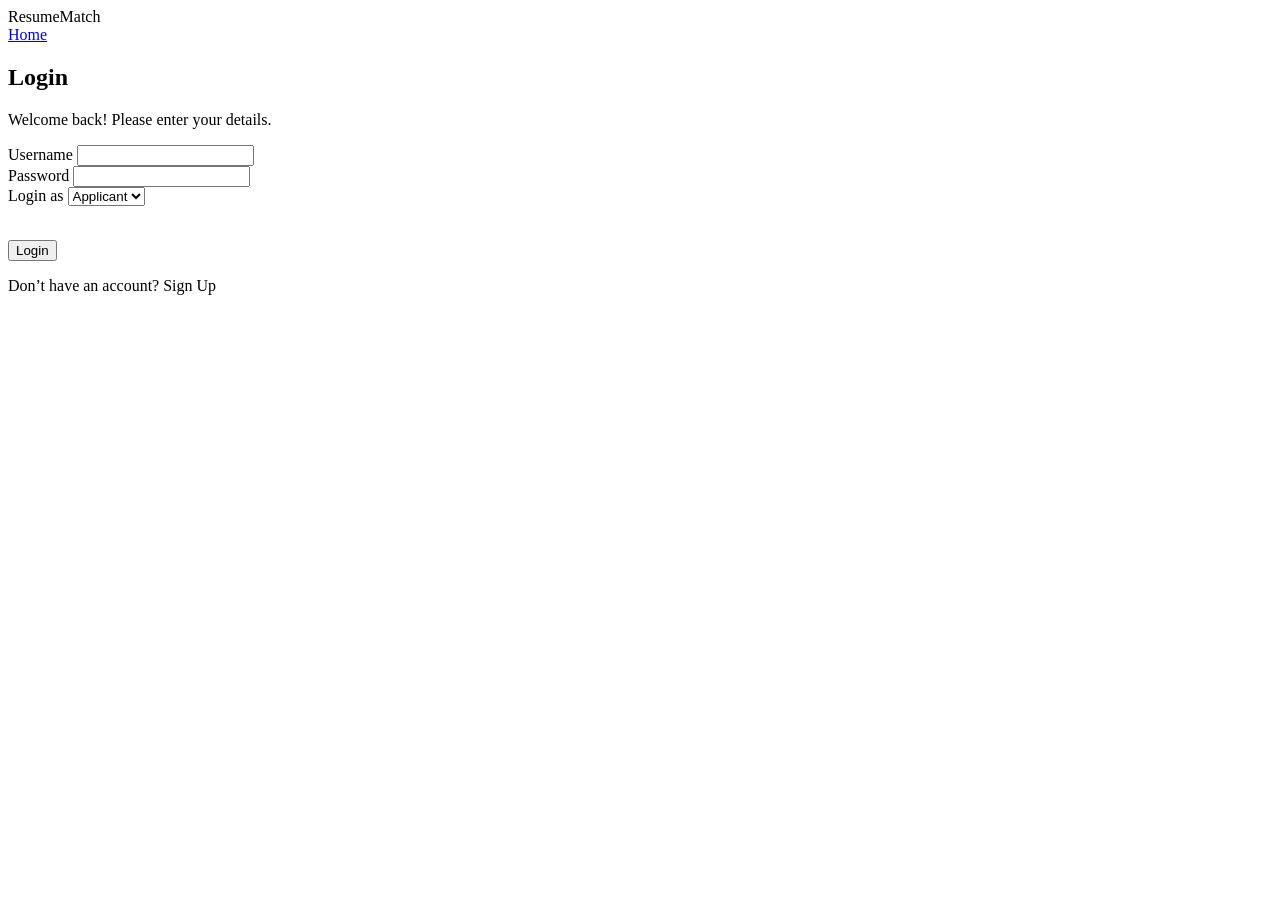
==== Frontend/login.html @ 848af5a5 "Front End update -1" ====
<!DOCTYPE html>
<html lang="en">
<head>
  <meta charset="UTF-8">
  <title>Login | ResumeMatch</title>
  <link rel="stylesheet" href="login.css">
  <link rel="icon" href="https://cdn-icons-png.flaticon.com/512/1870/1870080.png">
</head>
<body>

<!-- Navbar -->
<nav class="navbar">
  <div class="logo">ResumeMatch</div>
  <div class="nav-buttons">
    <a href="index.html" class="btn-outline">Home</a>
  </div>
</nav>

<!-- Auth Section -->
<section class="auth-section">
  <div class="auth-box">

    <h2 id="form-title">Login</h2>
    <p class="sub-text">Welcome back! Please enter your details.</p>

    <form id="auth-form">

      <div class="input-group">
        <label>Username</label>
        <input type="text" id="username" required>
      </div>

      <div class="input-group">
        <label>Password</label>
        <input type="password" id="password" required>
      </div>

      <div class="input-group">
        <label>Login as</label>
        <select id="role">
          <option value="applicant">Applicant</option>
          <option value="recruiter">Recruiter</option>
        </select>
      </div>

      <button type="submit" class="btn-primary full">Login</button>

      <p class="switch">
        Don’t have an account?
        <span onclick="toggleForm()">Sign Up</span>
      </p>

    </form>
  </div>
</section>

<script src="auth.js"></script>
</body>
</html>
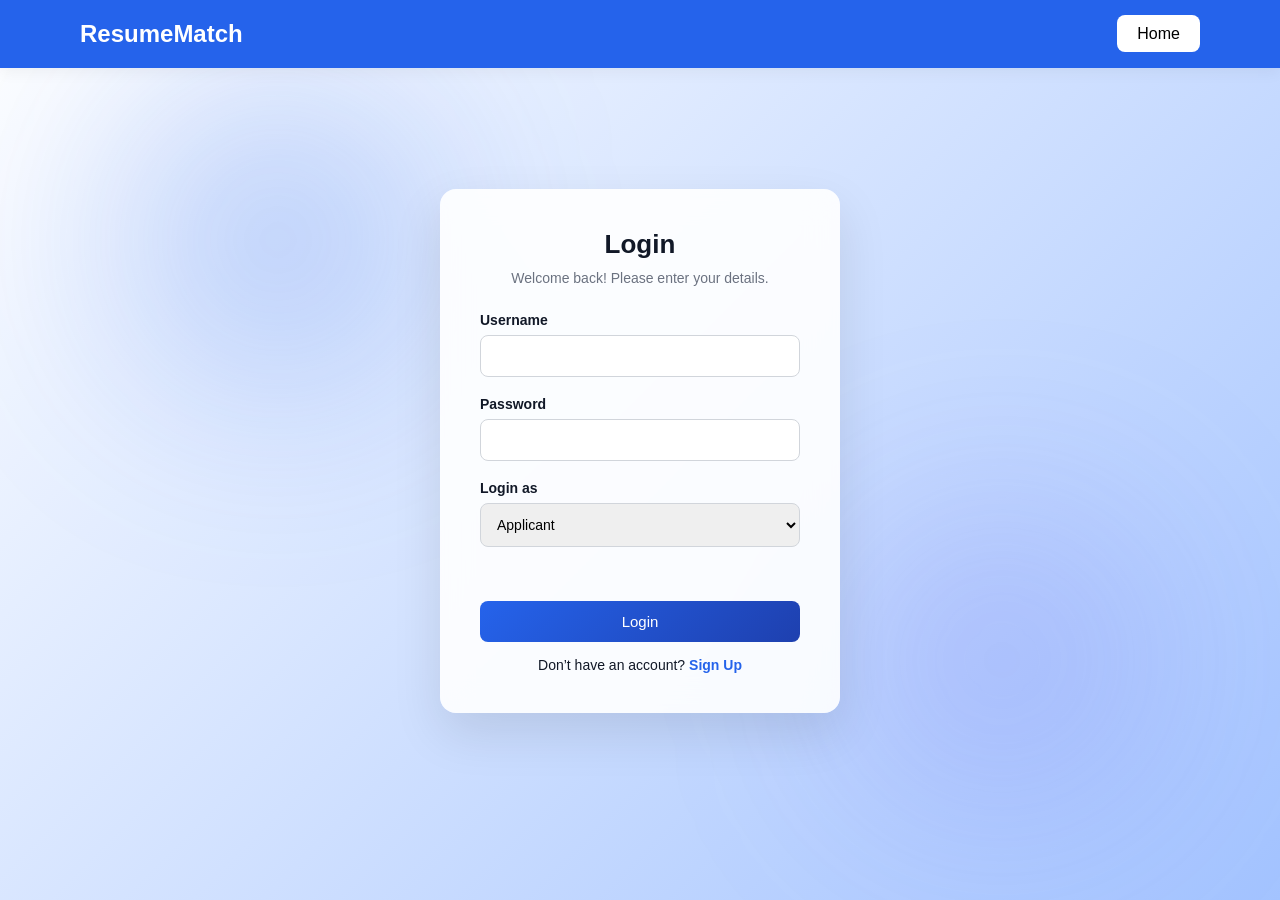
==== commit 00c30d7a: "Login and Signup fix" ====
--- a/Frontend/login.html
+++ b/Frontend/login.html
@@ -12,7 +12,7 @@
 <nav class="navbar">
   <div class="logo">ResumeMatch</div>
   <div class="nav-buttons">
-    <a href="index.html" class="btn-outline">Home</a>
+    <a href="index.html" class="nav-button">Home</a>
   </div>
 </nav>
 
--- a/Frontend/login.css
+++ b/Frontend/login.css
@@ -0,0 +1,194 @@
+* {
+  margin: 0;
+  padding: 0;
+  box-sizing: border-box;
+  font-family: 'Inter', sans-serif;
+}
+
+body {
+  background: linear-gradient(135deg, #ffffff, #a3c3ff);
+  min-height: 100vh;
+  position: relative;
+  overflow: hidden;
+  color: #111827;
+}
+
+/* Background Blobs */
+body::before,
+body::after {
+  content: "";
+  position: absolute;
+  border-radius: 50%;
+  filter: blur(100px);
+  z-index: 0;
+}
+
+/* Blue blob */
+body::before {
+  width: 300px;
+  height: 300px;
+  background: rgba(37, 99, 235, 0.25);
+  top: 10%;
+  left: 10%;
+}
+
+/* Purple/blue blob */
+body::after {
+  width: 300px;
+  height: 300px;
+  background: rgba(99, 102, 241, 0.2);
+  bottom: 10%;
+  right: 10%;
+}
+
+/* ================= NAVBAR ================= */
+.navbar {
+  display: flex;
+  justify-content: space-between;
+  align-items: center;
+  padding: 20px 80px;
+  background: #2563eb;
+  box-shadow: 0 4px 15px rgba(0,0,0,0.05);
+  position: relative;
+  z-index: 2;
+}
+
+.logo {
+  font-size: 24px;
+  font-weight: 700;
+  color: white;
+}
+
+.nav-button{
+  background-color: white;
+  color:black;
+  padding: 10px 20px;
+  border-radius: 8px;
+  border: none;
+  cursor: pointer;
+  transition: 0.3s;
+  text-decoration: none;
+}
+
+.nav-buttons a {
+  text-decoration: none;
+}
+
+/* ================= AUTH SECTION ================= */
+.auth-section {
+  display: flex;
+  justify-content: center;
+  align-items: center;
+  height: 85vh;
+  position: relative;
+  z-index: 1;
+}
+
+/* ================= LOGIN CARD ================= */
+.auth-box {
+  background: rgba(255, 255, 255, 0.9);
+  backdrop-filter: blur(15px);
+  padding: 40px;
+  width: 400px;
+  border-radius: 16px;
+  box-shadow: 0 20px 50px rgba(0,0,0,0.1);
+  text-align: center;
+  transition: 0.3s;
+}
+
+.auth-box:hover {
+  transform: translateY(-5px);
+}
+
+/* ================= TEXT ================= */
+.auth-box h2 {
+  margin-bottom: 10px;
+  font-size: 26px;
+}
+
+.sub-text {
+  color: #6b7280;
+  margin-bottom: 25px;
+  font-size: 14px;
+}
+
+/* ================= INPUTS ================= */
+.input-group {
+  text-align: left;
+  margin-bottom: 18px;
+}
+
+.input-group label {
+  font-size: 14px;
+  font-weight: 600;
+}
+
+.input-group input,
+.input-group select {
+  width: 100%;
+  padding: 12px;
+  margin-top: 6px;
+  border-radius: 8px;
+  border: 1px solid #d1d5db;
+  font-size: 14px;
+  transition: 0.2s;
+}
+
+/* Focus effect */
+.input-group input:focus,
+.input-group select:focus {
+  border-color: #2563eb;
+  outline: none;
+  box-shadow: 0 0 0 3px rgba(37,99,235,0.15);
+}
+
+/* ================= BUTTON ================= */
+.btn-primary {
+  width: 100%;
+  margin-top: 10px;
+  padding: 12px;
+  border-radius: 8px;
+  border: none;
+  background: linear-gradient(135deg, #2563eb, #1e40af);
+  color: white;
+  font-size: 15px;
+  cursor: pointer;
+  transition: 0.3s;
+}
+
+.btn-primary:hover {
+  transform: translateY(-2px);
+  box-shadow: 0 10px 20px rgba(37,99,235,0.3);
+}
+
+/* ================= OUTLINE BUTTON ================= */
+.btn-outline {
+  border: 2px solid #2563eb;
+  color: #2563eb;
+  padding: 8px 18px;
+  border-radius: 8px;
+}
+
+/* ================= SWITCH TEXT ================= */
+.switch {
+  margin-top: 15px;
+  font-size: 14px;
+}
+
+.switch span {
+  color: #2563eb;
+  cursor: pointer;
+  font-weight: 600;
+}
+
+/* ================= RESPONSIVE ================= */
+@media (max-width: 600px) {
+  .navbar {
+    padding: 20px;
+  }
+
+  .auth-box {
+    width: 90%;
+    padding: 30px;
+  }
+}
